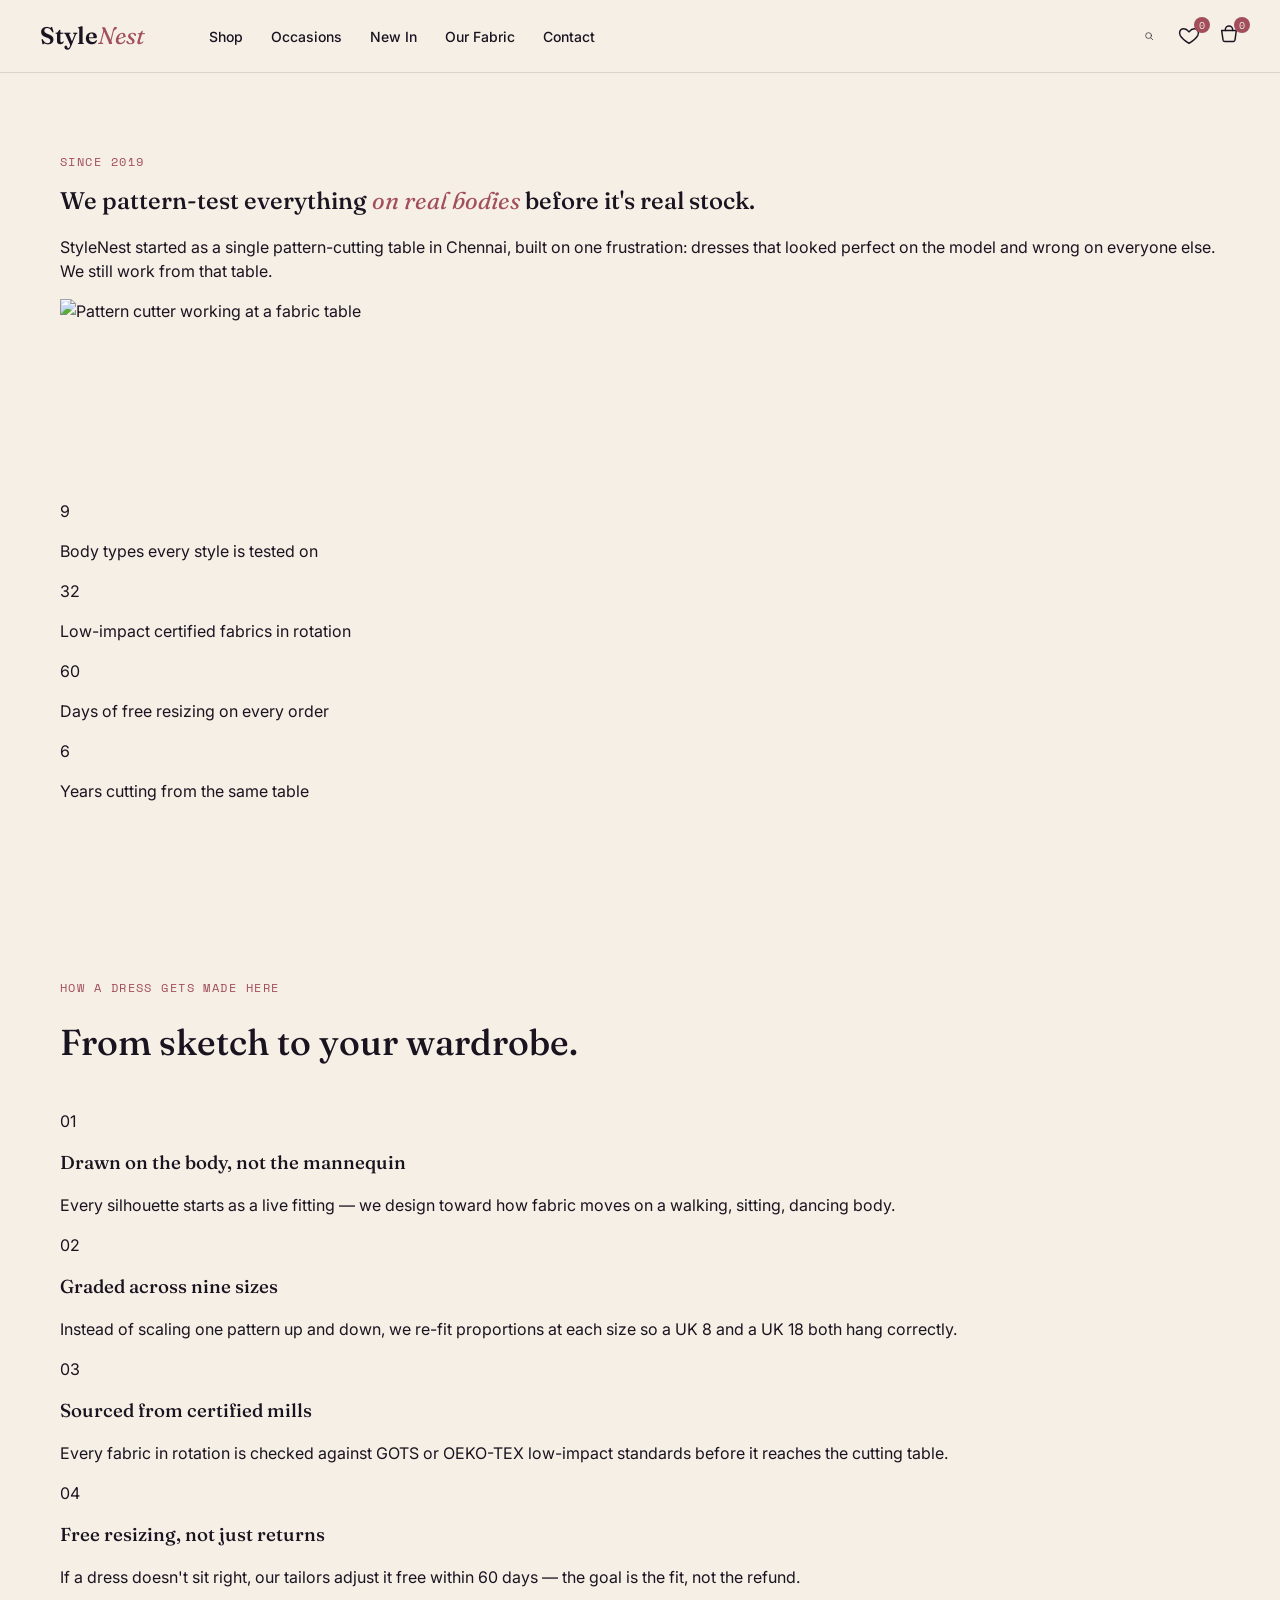
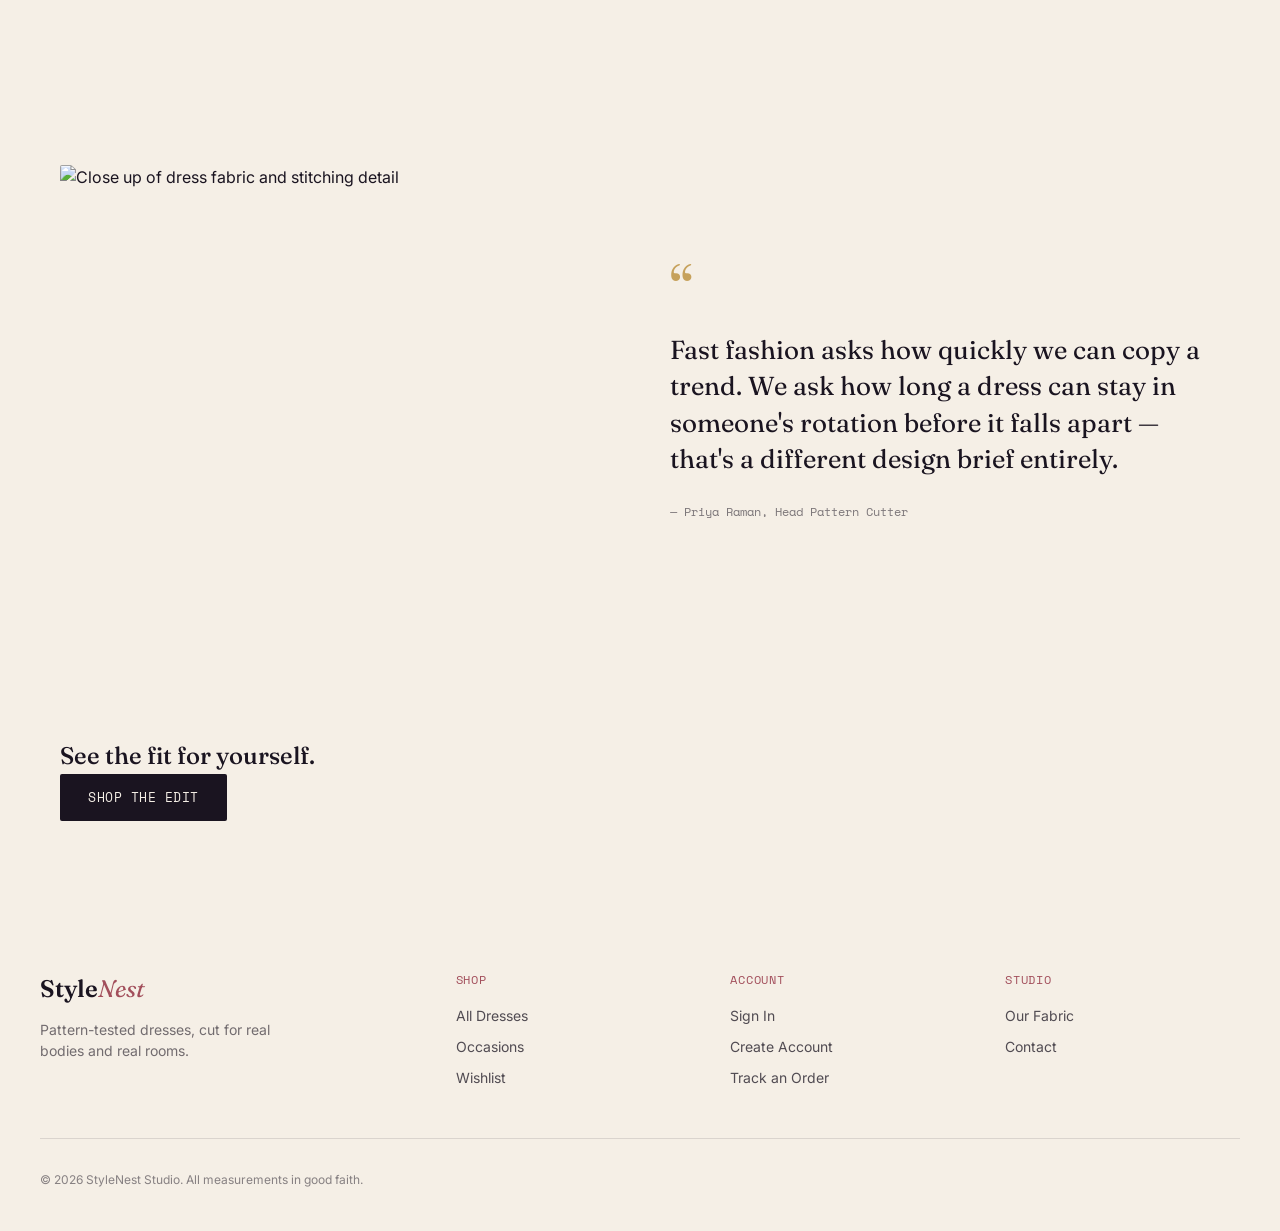
==== about.html @ 78f51fd2 "Remove node_modules and add .gitignore" ====
<!DOCTYPE html>
<html lang="en">

<head>
    <meta charset="UTF-8">
    <meta name="viewport" content="width=device-width, initial-scale=1.0">
    <title>Our Fabric — StyleNest</title>
    <link rel="preconnect" href="https://fonts.googleapis.com">
    <link
        href="https://fonts.googleapis.com/css2?family=Fraunces:ital,opsz,wght@0,9..144,300;0,9..144,500;0,9..144,600;1,9..144,400;1,9..144,500&family=Inter:wght@400;500;600&family=Space+Mono:wght@400;700&display=swap"
        rel="stylesheet">
    <link rel="stylesheet" href="css/style.css">
</head>

<body>

    <header class="site-header" id="siteHeader">
        <button class="nav-toggle" id="navToggle" aria-label="Open menu" aria-expanded="false">
            <span></span><span></span><span></span>
        </button>
        <a href="index.html" class="logo">Style<em>Nest</em></a>
        <nav class="main-nav" id="mainNav">
            <a href="shop.html">Shop</a>
            <a href="categories.html">Occasions</a>
            <a href="categories.html#new">New In</a>
            <a href="about.html" class="active-link">Our Fabric</a>
            <a href="contact.html">Contact</a>
        </nav>
        <div class="header-icons">
            <button class="icon-btn" id="searchBtn" aria-label="Search">
                <svg viewBox="0 0 24 24">
                    <circle cx="11" cy="11" r="7" />
                    <line x1="21" y1="21" x2="16.5" y2="16.5" />
                </svg>
            </button>
            <a href="wishlist.html" class="icon-btn" aria-label="Wishlist">
                <svg viewBox="0 0 24 24">
                    <path
                        d="M12 20s-7-4.35-9.5-8.5C.7 8.1 2.1 4.5 5.7 4.1 8 3.85 10 5 12 7.5 14 5 16 3.85 18.3 4.1c3.6.4 5 4 3.2 7.4C19 15.65 12 20 12 20z" />
                </svg>
                <span class="badge" id="wishlistCount">0</span>
            </a>
            <a href="cart.html" class="icon-btn" aria-label="Cart">
                <svg viewBox="0 0 24 24">
                    <path d="M4 6h16l-1.5 10.5a2 2 0 0 1-2 1.5H7.5a2 2 0 0 1-2-1.5L4 6z" />
                    <path d="M8 6V5a4 4 0 0 1 8 0v1" />
                </svg>
                <span class="badge" id="cartCount">0</span>
            </a>
        </div>
        <div class="search-panel" id="searchPanel">
            <input type="text" placeholder="Search for a silhouette, colour, occasion…" aria-label="Search dresses">
            <button id="searchClose" aria-label="Close search">✕</button>
        </div>
    </header>

    <!-- ===== About hero ===== -->
    <section class="about-hero">
        <div class="about-hero-copy">
            <p class="eyebrow">Since 2019</p>
            <h1>We pattern-test everything <em>on real bodies</em> before it's real stock.</h1>
            <p class="about-lead">StyleNest started as a single pattern-cutting table in Chennai, built on one
                frustration: dresses that looked perfect on the model and wrong on everyone else. We still work from
                that table.</p>
        </div>
        <img src="https://images.unsplash.com/photo-1595777457583-95e059d581b8?q=80&w=1000&auto=format&fit=crop"
            alt="Pattern cutter working at a fabric table">
    </section>

    <!-- ===== Numbers strip ===== -->
    <section class="about-numbers">
        <div class="number-block">
            <p class="number">9</p>
            <p class="number-label">Body types every style is tested on</p>
        </div>
        <div class="number-block">
            <p class="number">32</p>
            <p class="number-label">Low-impact certified fabrics in rotation</p>
        </div>
        <div class="number-block">
            <p class="number">60</p>
            <p class="number-label">Days of free resizing on every order</p>
        </div>
        <div class="number-block">
            <p class="number">6</p>
            <p class="number-label">Years cutting from the same table</p>
        </div>
    </section>

    <!-- ===== Process ===== -->
    <section class="about-process">
        <div class="section-head">
            <p class="eyebrow">How a Dress Gets Made Here</p>
            <h2>From sketch to your wardrobe.</h2>
        </div>

        <div class="process-grid">
            <div class="process-step">
                <p class="process-num">01</p>
                <h3>Drawn on the body, not the mannequin</h3>
                <p>Every silhouette starts as a live fitting — we design toward how fabric moves on a walking, sitting,
                    dancing body.</p>
            </div>
            <div class="process-step">
                <p class="process-num">02</p>
                <h3>Graded across nine sizes</h3>
                <p>Instead of scaling one pattern up and down, we re-fit proportions at each size so a UK 8 and a UK 18
                    both hang correctly.</p>
            </div>
            <div class="process-step">
                <p class="process-num">03</p>
                <h3>Sourced from certified mills</h3>
                <p>Every fabric in rotation is checked against GOTS or OEKO-TEX low-impact standards before it reaches
                    the cutting table.</p>
            </div>
            <div class="process-step">
                <p class="process-num">04</p>
                <h3>Free resizing, not just returns</h3>
                <p>If a dress doesn't sit right, our tailors adjust it free within 60 days — the goal is the fit, not
                    the refund.</p>
            </div>
        </div>
    </section>

    <!-- ===== Quote ===== -->
    <section class="editorial">
        <img src="https://images.unsplash.com/photo-1515372039744-b8f02a3ae446?q=80&w=1200&auto=format&fit=crop"
            alt="Close up of dress fabric and stitching detail">
        <div class="editorial-copy">
            <p class="quote-mark">“</p>
            <p class="quote">Fast fashion asks how quickly we can copy a trend. We ask how long a dress can stay in
                someone's rotation before it falls apart — that's a different design brief entirely.</p>
            <p class="quote-attr">— Priya Raman, Head Pattern Cutter</p>
        </div>
    </section>

    <!-- ===== CTA ===== -->
    <section class="about-cta">
        <h2>See the fit for yourself.</h2>
        <a href="shop.html" class="btn btn-primary">Shop the Edit</a>
    </section>

    <footer class="site-footer">
        <div class="footer-grid">
            <div class="footer-brand">
                <a href="index.html" class="logo">Style<em>Nest</em></a>
                <p>Pattern-tested dresses, cut for real bodies and real rooms.</p>
            </div>
            <div class="footer-col">
                <h3>Shop</h3>
                <a href="shop.html">All Dresses</a>
                <a href="categories.html">Occasions</a>
                <a href="wishlist.html">Wishlist</a>
            </div>
            <div class="footer-col">
                <h3>Account</h3>
                <a href="login.html">Sign In</a>
                <a href="signup.html">Create Account</a>
                <a href="orders.html">Track an Order</a>
            </div>
            <div class="footer-col">
                <h3>Studio</h3>
                <a href="about.html">Our Fabric</a>
                <a href="contact.html">Contact</a>
            </div>
        </div>
        <div class="footer-bottom">
            <p>© 2026 StyleNest Studio. All measurements in good faith.</p>
        </div>
    </footer>

    <script src="js/script.js"></script>
</body>

</html>
---- css/style.css ----
/* =========================================================
   StyleNest — Design Tokens
   Ink        #1A1420  (near-black plum, text/dark sections)
   Ivory      #F5EFE6  (page background)
   Rosewood   #A24E5B  (primary accent — buttons, links)
   Gold       #C6A15B  (secondary accent — tags, dividers)
   Sage       #7C8A6E  (tertiary — success/eco notes)
   ========================================================= */

:root {
    --ink: #1A1420;
    --ivory: #F5EFE6;
    --ivory-dim: #ECE3D5;
    --rosewood: #A24E5B;
    --rosewood-dark: #7E3A45;
    --gold: #C6A15B;
    --sage: #7C8A6E;
    --line: rgba(26, 20, 32, 0.12);

    --font-display: 'Fraunces', serif;
    --font-body: 'Inter', sans-serif;
    --font-mono: 'Space Mono', monospace;

    --container: 1240px;
    --radius: 2px;
}

* {
    box-sizing: border-box;
}

html {
    scroll-behavior: smooth;
}

body {
    margin: 0;
    background: var(--ivory);
    color: var(--ink);
    font-family: var(--font-body);
    font-size: 16px;
    line-height: 1.5;
    -webkit-font-smoothing: antialiased;
}

img {
    max-width: 100%;
    height: auto;
    display: block;
}

a {
    color: inherit;
    text-decoration: none;
}

button {
    font-family: inherit;
    cursor: pointer;
    border: none;
    background: none;
}

ul {
    list-style: none;
    margin: 0;
    padding: 0;
}

:focus-visible {
    outline: 2px solid var(--rosewood);
    outline-offset: 3px;
}

.eyebrow {
    font-family: var(--font-mono);
    font-size: 12px;
    letter-spacing: 0.12em;
    text-transform: uppercase;
    color: var(--rosewood);
    margin: 0 0 12px;
}

.eyebrow-light {
    color: var(--gold);
}

h1,
h2,
h3 {
    font-family: var(--font-display);
    font-weight: 500;
    margin: 0;
    color: var(--ink);
}

h1 em,
h2 em,
.hero-copy em,
.quote em {
    font-style: italic;
    font-weight: 400;
    color: var(--rosewood);
}

.btn {
    display: inline-flex;
    align-items: center;
    gap: 8px;
    padding: 14px 28px;
    font-family: var(--font-mono);
    font-size: 13px;
    letter-spacing: 0.04em;
    text-transform: uppercase;
    border-radius: var(--radius);
    transition: transform 0.2s ease, background 0.2s ease, color 0.2s ease;
}

.btn-primary {
    background: var(--ink);
    color: var(--ivory);
}

.btn-primary:hover {
    background: var(--rosewood-dark);
    transform: translateY(-2px);
}

.btn-ghost {
    border: 1px solid var(--ink);
    color: var(--ink);
}

.btn-ghost:hover {
    background: var(--ink);
    color: var(--ivory);
}

/* ===== Announcement bar ===== */
.announce {
    background: var(--ink);
    color: var(--ivory-dim);
    text-align: center;
    padding: 8px 16px;
    font-family: var(--font-mono);
    font-size: 12px;
    letter-spacing: 0.03em;
}

.announce span {
    color: var(--gold);
}

/* ===== Header ===== */
.site-header {
    position: sticky;
    top: 0;
    z-index: 50;
    display: flex;
    align-items: center;
    gap: 24px;
    padding: 18px 40px;
    background: rgba(245, 239, 230, 0.92);
    backdrop-filter: blur(8px);
    border-bottom: 1px solid var(--line);
}

.logo {
    font-family: var(--font-display);
    font-size: 24px;
    font-weight: 600;
    letter-spacing: -0.01em;
}

.logo em {
    color: var(--rosewood);
    font-style: italic;
    font-weight: 400;
}

.main-nav {
    display: flex;
    gap: 28px;
    margin: 0 auto 0 40px;
    font-size: 14px;
    font-weight: 500;
}

.main-nav a {
    position: relative;
    padding: 4px 0;
}

.main-nav a::after {
    content: "";
    position: absolute;
    left: 0;
    bottom: 0;
    width: 0;
    height: 1px;
    background: var(--rosewood);
    transition: width 0.25s ease;
}

.main-nav a:hover::after {
    width: 100%;
}

.header-icons {
    display: flex;
    align-items: center;
    gap: 18px;
}

.icon-btn {
    position: relative;
    width: 22px;
    height: 22px;
    display: inline-flex;
}

.icon-btn svg {
    width: 100%;
    height: 100%;
    fill: none;
    stroke: var(--ink);
    stroke-width: 1.6;
    stroke-linecap: round;
    stroke-linejoin: round;
    transition: stroke 0.2s ease;
}

.icon-btn:hover svg {
    stroke: var(--rosewood);
}

.badge {
    position: absolute;
    top: -8px;
    right: -10px;
    background: var(--rosewood);
    color: var(--ivory);
    font-family: var(--font-mono);
    font-size: 10px;
    min-width: 16px;
    height: 16px;
    border-radius: 50%;
    display: flex;
    align-items: center;
    justify-content: center;
    padding: 0 3px;
}

.nav-toggle {
    display: none;
    flex-direction: column;
    gap: 5px;
    width: 24px;
}

.nav-toggle span {
    height: 1.5px;
    background: var(--ink);
    transition: transform 0.25s ease, opacity 0.25s ease;
}

.nav-toggle.open span:nth-child(1) {
    transform: translateY(6.5px) rotate(45deg);
}

.nav-toggle.open span:nth-child(2) {
    opacity: 0;
}

.nav-toggle.open span:nth-child(3) {
    transform: translateY(-6.5px) rotate(-45deg);
}

.search-panel {
    position: absolute;
    top: 100%;
    left: 0;
    right: 0;
    background: var(--ink);
    padding: 18px 40px;
    display: none;
    align-items: center;
    gap: 16px;
}

.search-panel.open {
    display: flex;
}

.search-panel input {
    flex: 1;
    background: none;
    border: none;
    border-bottom: 1px solid rgba(245, 239, 230, 0.35);
    color: var(--ivory);
    font-family: var(--font-display);
    font-size: 20px;
    font-style: italic;
    padding: 8px 0;
}

.search-panel input::placeholder {
    color: rgba(245, 239, 230, 0.4);
}

.search-panel input:focus {
    outline: none;
    border-color: var(--gold);
}

#searchClose {
    color: var(--ivory);
    font-size: 18px;
}

/* ===== Hero ===== */
.hero {
    display: grid;
    grid-template-columns: 1fr 1fr;
    align-items: center;
    gap: 40px;
    max-width: var(--container);
    margin: 0 auto;
    padding: 64px 40px 96px;
}

.hero h1 {
    font-size: clamp(38px, 4.6vw, 62px);
    line-height: 1.04;
    margin-bottom: 20px;
}

.hero-sub {
    max-width: 42ch;
    color: rgba(26, 20, 32, 0.72);
    margin-bottom: 32px;
}

.hero-actions {
    display: flex;
    gap: 14px;
    margin-bottom: 48px;
    flex-wrap: wrap;
}

.hero-facts {
    display: flex;
    gap: 32px;
    border-top: 1px solid var(--line);
    padding-top: 20px;
}

.hero-facts li {
    display: flex;
    flex-direction: column;
    gap: 4px;
}

.hero-facts strong {
    font-family: var(--font-display);
    font-size: 17px;
}

.hero-facts span {
    font-size: 12px;
    color: rgba(26, 20, 32, 0.55);
}

.hero-visual {
    position: relative;
}

.hero-frame {
    position: relative;
    border-radius: var(--radius);
    overflow: hidden;
    aspect-ratio: 4/5;
}

.hero-frame img {
    width: 100%;
    height: 100%;
    object-fit: cover;
}

.hang-tag {
    position: absolute;
    bottom: 24px;
    left: 24px;
    background: var(--ivory);
    padding: 18px 20px 16px;
    width: 150px;
    box-shadow: 0 12px 28px rgba(26, 20, 32, 0.25);
    clip-path: polygon(14px 0, 100% 0, 100% 100%, 14px 100%, 0 50%);
    padding-left: 26px;
}

.hang-tag-hole {
    position: absolute;
    left: 7px;
    top: 50%;
    transform: translateY(-50%);
    width: 6px;
    height: 6px;
    border-radius: 50%;
    background: var(--ivory);
    border: 1.5px solid var(--ink);
}

.hang-tag-label {
    font-family: var(--font-mono);
    font-size: 10px;
    letter-spacing: 0.1em;
    color: var(--rosewood);
    margin: 0 0 2px;
}

.hang-tag-value {
    font-family: var(--font-display);
    font-style: italic;
    font-size: 17px;
    margin: 0 0 10px;
}

.hang-tag-sku {
    font-family: var(--font-mono);
    font-size: 10px;
    color: rgba(26, 20, 32, 0.5);
    margin: 0;
}

/* ===== Section shared ===== */
section {
    padding: 80px 40px;
    max-width: var(--container);
    margin: 0 auto;
}

.section-head {
    margin-bottom: 40px;
    display: flex;
    flex-direction: column;
    gap: 6px;
}

.section-head h2 {
    font-size: clamp(26px, 3vw, 36px);
}

/* ===== Occasions rail ===== */
.occasion-rail {
    display: grid;
    grid-template-columns: repeat(4, 1fr);
    gap: 20px;
}

.occasion-card {
    position: relative;
    aspect-ratio: 3/4;
    overflow: hidden;
    border-radius: var(--radius)
}

.occasion-card img {
    width: 100%;
    height: 100%;
    object-fit: cover;
    transition: transform 0.5s ease;
}

.occasion-card:hover img {
    transform: scale(1.06);
}

.occasion-card::after {
    content: "";
    position: absolute;
    inset: 0;
    background: linear-gradient(to top, rgba(26, 20, 32, 0.75), transparent 55%);
}

.occasion-card span {
    position: absolute;
    bottom: 18px;
    left: 18px;
    color: var(--ivory);
    font-family: var(--font-display);
    font-style: italic;
    font-size: 19px;
    z-index: 1;
}


/* ===========================
   Category Grid
=========================== */

.category-grid-page {
    display: grid;
    grid-template-columns: repeat(2, 1fr);
    gap: 32px;
    max-width: var(--container);
    margin: 0 auto;
    padding: 10px 10px;
}

.category-tile {
    display: grid;
    grid-template-columns: 45% 55%;
    background: linear-gradient(135deg, #FAF8F5 0%, #F3E8D7 100%);
    border: 1px solid var(--line);
    overflow: hidden;
    transition: all .35s ease;
}

.category-tile:hover {
    transform: translateY(-6px);
    box-shadow: rgba(0, 0, 0, 0.25) 0px 54px 55px, rgba(0, 0, 0, 0.12) 0px -12px 30px, rgba(0, 0, 0, 0.12) 0px 4px 6px, rgba(0, 0, 0, 0.17) 0px 12px 13px, rgba(0, 0, 0, 0.09) 0px -3px 5px;
}

.category-tile img {
    width: 100%;
    height: 100%;
    object-fit: cover;
}

.category-tile-copy {
    padding: 35px;
    display: flex;
    flex-direction: column;
    justify-content: center;
}

.category-tile-copy h2 {
    font-size: 34px;
    margin: 10px 0 15px;
}

.category-tile-copy p {
    color: rgba(26, 20, 32, .7);
    line-height: 1.7;
}

.tile-link {
    margin-top: 25px;
    font-family: var(--font-mono);
    font-size: 13px;
    text-transform: uppercase;
    letter-spacing: .08em;
    color: var(--rosewood);
    transition: .3s;
}

.category-tile:hover .tile-link {
    color: var(--ink);
    letter-spacing: .12em;
}

/* Responsive */

@media (max-width:900px) {

    .category-grid-page {
        grid-template-columns: 1fr;
        padding: 60px 20px;
    }

    .category-tile {
        grid-template-columns: 1fr;
    }

    .category-tile img {
        height: 350px;
    }
}

/* ===== Trending / product grid ===== */
.tabs {
    display: flex;
    gap: 8px;
    margin-top: 20px;
}

.tab {
    font-family: var(--font-mono);
    font-size: 12px;
    text-transform: uppercase;
    letter-spacing: 0.05em;
    padding: 8px 16px;
    border: 1px solid var(--line);
    border-radius: 999px;
    color: rgba(26, 20, 32, 0.6);
    transition: all 0.2s ease;
}

.tab.active,
.tab:hover {
    background: var(--ink);
    color: var(--ivory);
    border-color: var(--ink);
}

.product-grid {
    display: grid;
    grid-template-columns: repeat(4, 1fr);
    gap: 28px 24px;
}

.product-card {
    position: relative;
    display: flex;
    flex-direction: column;
}

.product-media {
    position: relative;
    aspect-ratio: 3/4;
    overflow: hidden;
    background: var(--ivory-dim);
    border-radius: var(--radius);
    margin-bottom: 14px;
}

.product-media img {
    width: 100%;
    height: 100%;
    object-fit: cover;
    transition: transform 0.5s ease;
}

.product-card:hover .product-media img {
    transform: scale(1.05);
}

.product-tag {
    position: absolute;
    top: 12px;
    left: 12px;
    background: var(--ink);
    color: var(--ivory);
    font-family: var(--font-mono);
    font-size: 10px;
    letter-spacing: 0.05em;
    text-transform: uppercase;
    padding: 4px 8px;
}

.product-tag.sale {
    background: var(--rosewood);
}

.wishlist-toggle {
    position: absolute;
    top: 10px;
    right: 10px;
    width: 32px;
    height: 32px;
    background: rgba(245, 239, 230, 0.9);
    border-radius: 50%;
    display: flex;
    align-items: center;
    justify-content: center;
}

.wishlist-toggle svg {
    width: 16px;
    height: 16px;
    fill: none;
    stroke: var(--ink);
    stroke-width: 1.8;
    transition: fill 0.2s ease, stroke 0.2s ease;
}

.wishlist-toggle.active svg {
    fill: var(--rosewood);
    stroke: var(--rosewood);
}

.quick-add {
    position: absolute;
    left: 10px;
    right: 10px;
    bottom: 10px;
    background: var(--ink);
    color: var(--ivory);
    font-family: var(--font-mono);
    font-size: 11px;
    text-transform: uppercase;
    letter-spacing: 0.05em;
    padding: 10px;
    text-align: center;
    opacity: 0;
    transform: translateY(8px);
    transition: all 0.25s ease;
}

.product-card:hover .quick-add {
    opacity: 1;
    transform: translateY(0);
}

.product-name {
    font-family: var(--font-display);
    font-size: 17px;
    margin-bottom: 4px;
}

.product-meta {
    display: flex;
    justify-content: space-between;
    align-items: center;
}

.product-color {
    font-size: 12px;
    color: rgba(26, 20, 32, 0.55);
}

.product-price {
    font-family: var(--font-mono);
    font-size: 13px;
}

.product-price .was {
    text-decoration: line-through;
    color: rgba(26, 20, 32, 0.4);
    margin-right: 6px;
}

/* ===== Editorial ===== */
.editorial {
    display: grid;
    grid-template-columns: 1fr 1fr;
    align-items: center;
    gap: 60px;
}

.editorial img {
    border-radius: var(--radius);
    aspect-ratio: 4/3;
    object-fit: cover;
}

.quote-mark {
    font-family: var(--font-display);
    font-size: 64px;
    color: var(--gold);
    line-height: 0.5;
    margin-bottom: 16px;
}

.quote {
    font-family: var(--font-display);
    font-size: clamp(20px, 2.2vw, 26px);
    line-height: 1.4;
}

.quote-attr {
    margin-top: 20px;
    font-family: var(--font-mono);
    font-size: 12px;
    color: rgba(26, 20, 32, 0.55);
}

/* ===== Newsletter ===== */
.newsletter {
    max-width: 100%;
    background: var(--ink);
    color: var(--ivory);
    padding: 90px 40px;
}

.newsletter-inner {
    max-width: 560px;
    margin: 0 auto;
    text-align: center;
}

.newsletter h2 {
    color: var(--ivory);
    margin-bottom: 28px;
}

#newsletterForm {
    display: flex;
    gap: 10px;
}

#newsletterForm input {
    flex: 1;
    padding: 14px 16px;
    background: rgba(245, 239, 230, 0.06);
    border: 1px solid rgba(245, 239, 230, 0.25);
    color: var(--ivory);
    font-family: var(--font-body);
    border-radius: var(--radius);
}

#newsletterForm input::placeholder {
    color: rgba(245, 239, 230, 0.4);
}

#newsletterForm input:focus {
    outline: none;
    border-color: var(--gold);
}

.newsletter-msg {
    margin-top: 14px;
    font-size: 13px;
    font-family: var(--font-mono);
    min-height: 18px;
    color: var(--gold);
}

/* ===== Footer ===== */
.site-footer {
    max-width: 100%;
    padding: 70px 40px 30px;
}

.footer-grid {
    max-width: var(--container);
    margin: 0 auto;
    display: grid;
    grid-template-columns: 1.6fr 1fr 1fr 1fr;
    gap: 40px;
    padding-bottom: 40px;
    border-bottom: 1px solid var(--line);
}

.footer-brand p {
    max-width: 30ch;
    color: rgba(26, 20, 32, 0.6);
    margin-top: 12px;
    font-size: 14px;
}

.footer-col h3 {
    font-family: var(--font-mono);
    font-size: 12px;
    text-transform: uppercase;
    letter-spacing: 0.06em;
    margin-bottom: 16px;
    color: var(--rosewood);
}

.footer-col a {
    display: block;
    margin-bottom: 10px;
    font-size: 14px;
    color: rgba(26, 20, 32, 0.75);
}

.footer-col a:hover {
    color: var(--ink);
}

.footer-bottom {
    max-width: var(--container);
    margin: 0 auto;
    padding-top: 20px;
    font-size: 12px;
    color: rgba(26, 20, 32, 0.5);
}

/* ===== Toast ===== */
.toast {
    position: fixed;
    bottom: 28px;
    left: 50%;
    transform: translateX(-50%) translateY(20px);
    background: var(--ink);
    color: var(--ivory);
    font-family: var(--font-mono);
    font-size: 13px;
    padding: 12px 22px;
    border-radius: var(--radius);
    opacity: 0;
    pointer-events: none;
    transition: all 0.3s ease;
    z-index: 100;
}

.toast.show {
    opacity: 1;
    transform: translateX(-50%) translateY(0);
}

/* ===== Responsive ===== */
@media (max-width: 980px) {
    .hero {
        grid-template-columns: 1fr;
        padding-top: 40px;
    }

    .occasion-rail {
        grid-template-columns: repeat(2, 1fr);
    }

    .product-grid {
        grid-template-columns: repeat(2, 1fr);
    }

    .editorial {
        grid-template-columns: 1fr;
    }

    .footer-grid {
        grid-template-columns: 1fr 1fr;
    }
}

@media (max-width: 720px) {
    .site-header {
        padding: 16px 20px;
    }

    .main-nav {
        position: fixed;
        top: 0;
        left: 0;
        height: 100vh;
        width: 78%;
        background: var(--ink);
        flex-direction: column;
        justify-content: center;
        gap: 30px;
        padding: 40px;
        transform: translateX(-100%);
        transition: transform 0.3s ease;
        z-index: 60;
    }

    .main-nav.open {
        transform: translateX(0);
    }

    .main-nav a {
        color: var(--ivory);
        font-family: var(--font-display);
        font-size: 22px;
    }

    .nav-toggle {
        display: flex;
    }

    section {
        padding: 56px 20px;
    }

    .hero {
        padding: 32px 20px 56px;
    }

    .occasion-rail {
        grid-template-columns: 1fr 1fr;
        gap: 12px;
    }

    .product-grid {
        grid-template-columns: 1fr 1fr;
        gap: 18px 14px;
    }

    .footer-grid {
        grid-template-columns: 1fr;
        gap: 30px;
    }

    #newsletterForm {
        flex-direction: column;
    }

    .search-panel {
        padding: 16px 20px;
    }
}

/* =========================================================
   Cart & Checkout
   ========================================================= */

.cart-hero,
.checkout-hero {
    padding: 48px 40px 0;
    max-width: var(--container);
    margin: 0 auto;
}

.cart-hero h1 {
    font-size: clamp(32px, 4vw, 48px);
}

.checkout-steps {
    display: flex;
    gap: 24px;
    margin-top: 18px;
}

.step {
    font-family: var(--font-mono);
    font-size: 12px;
    letter-spacing: 0.05em;
    color: rgba(26, 20, 32, 0.4);
    padding-bottom: 10px;
    border-bottom: 2px solid transparent;
}

.step.done {
    color: var(--sage);
}

.step.active {
    color: var(--ink);
    border-color: var(--rosewood);
}

.cart-layout {
    display: grid;
    grid-template-columns: 1fr 360px;
    gap: 48px;
    max-width: var(--container);
    margin: 0 auto;
    padding: 40px 40px 100px;
    align-items: start;
}

.cart-row {
    display: grid;
    grid-template-columns: 90px 1fr auto auto;
    align-items: center;
    gap: 20px;
    padding: 20px 0;
    border-bottom: 1px solid var(--line);
}

.cart-row img {
    width: 90px;
    height: 110px;
    object-fit: cover;
    border-radius: var(--radius);
}

.cart-row-info .product-name {
    margin-bottom: 4px;
}

.remove-link {
    font-family: var(--font-mono);
    font-size: 11px;
    text-transform: uppercase;
    color: var(--rosewood);
    margin-top: 8px;
}

.remove-link:hover {
    text-decoration: underline;
}

.qty-stepper {
    display: flex;
    align-items: center;
    gap: 12px;
    border: 1px solid var(--line);
    border-radius: 999px;
    padding: 6px 14px;
}

.qty-btn {
    font-family: var(--font-mono);
    font-size: 15px;
    width: 16px;
}

.row-price {
    font-family: var(--font-mono);
    font-size: 14px;
    min-width: 90px;
    text-align: right;
}

.order-summary {
    border: 1px solid var(--line);
    border-radius: var(--radius);
    padding: 28px 24px;
    position: sticky;
    top: 90px;
}

.order-summary h2 {
    font-size: 20px;
    margin-bottom: 20px;
}

.summary-row {
    display: flex;
    justify-content: space-between;
    font-size: 14px;
    padding: 10px 0;
    color: rgba(26, 20, 32, 0.75);
}

.total-row {
    border-top: 1px solid var(--line);
    margin-top: 8px;
    padding-top: 16px;
    font-family: var(--font-display);
    font-size: 20px;
    color: var(--ink);
}

.promo-row {
    gap: 8px;
}

.promo-row input {
    flex: 1;
    padding: 10px 12px;
    border: 1px solid var(--line);
    border-radius: var(--radius);
    font-size: 13px;
}

.promo-row .btn {
    padding: 10px 16px;
    font-size: 11px;
}

.promo-msg {
    font-size: 12px;
    font-family: var(--font-mono);
    min-height: 16px;
    margin-top: -4px;
    margin-bottom: 6px;
}

.checkout-btn {
    display: flex;
    justify-content: center;
    width: 100%;
    margin-top: 16px;
}

.secure-note {
    text-align: center;
    font-size: 12px;
    color: rgba(26, 20, 32, 0.5);
    margin-top: 14px;
}

.empty-state {
    max-width: 480px;
    margin: 60px auto 120px;
    text-align: center;
}

.empty-state h2 {
    font-size: 26px;
    margin-bottom: 12px;
}

.empty-state p {
    color: rgba(26, 20, 32, 0.6);
    margin-bottom: 24px;
}

.empty-state .quote-mark {
    color: var(--gold);
    font-size: 56px;
}

/* ===== Checkout form ===== */
.checkout-layout {
    display: grid;
    grid-template-columns: 1fr 360px;
    gap: 48px;
    max-width: var(--container);
    margin: 0 auto;
    padding: 40px 40px 100px;
    align-items: start;
}

.form-block {
    margin-bottom: 40px;
}

.form-block h2 {
    font-size: 20px;
    margin-bottom: 18px;
}

.form-grid {
    display: grid;
    grid-template-columns: 1fr 1fr;
    gap: 16px;
}

.form-grid label {
    display: flex;
    flex-direction: column;
    gap: 6px;
    font-family: var(--font-mono);
    font-size: 11px;
    text-transform: uppercase;
    letter-spacing: 0.04em;
    color: rgba(26, 20, 32, 0.6);
}

.form-grid label.span-2 {
    grid-column: span 2;
}

.form-grid input {
    font-family: var(--font-body);
    font-size: 14px;
    text-transform: none;
    letter-spacing: normal;
    padding: 12px 14px;
    border: 1px solid var(--line);
    border-radius: var(--radius);
    color: var(--ink);
}

.form-grid input:focus {
    outline: none;
    border-color: var(--rosewood);
}

.pay-methods {
    display: flex;
    gap: 10px;
    margin-bottom: 18px;
}

.pay-option {
    flex: 1;
    border: 1px solid var(--line);
    border-radius: var(--radius);
    padding: 12px;
    text-align: center;
    font-size: 13px;
    cursor: pointer;
}

.pay-option input {
    display: none;
}

.pay-option.active {
    border-color: var(--ink);
    background: var(--ink);
    color: var(--ivory);
}

.place-order-btn {
    width: 100%;
    justify-content: center;
    margin-top: 8px;
}

.place-order-btn:disabled {
    opacity: 0.5;
    cursor: not-allowed;
}

.review-items {
    margin-bottom: 20px;
    max-height: 280px;
    overflow-y: auto;
}

.review-row {
    display: grid;
    grid-template-columns: 48px 1fr auto;
    gap: 12px;
    align-items: center;
    padding: 10px 0;
    border-bottom: 1px solid var(--line);
}

.review-row img {
    width: 48px;
    height: 60px;
    object-fit: cover;
    border-radius: var(--radius);
}

.review-row .product-name {
    font-size: 14px;
    margin-bottom: 2px;
}

.review-row .product-color {
    font-size: 11px;
    color: rgba(26, 20, 32, 0.5);
}

.confirm-overlay {
    position: fixed;
    inset: 0;
    background: rgba(26, 20, 32, 0.6);
    display: flex;
    align-items: center;
    justify-content: center;
    z-index: 200;
    padding: 20px;
}

.confirm-card {
    background: var(--ivory);
    padding: 48px;
    max-width: 440px;
    text-align: center;
    border-radius: var(--radius);
}

.confirm-card h2 {
    font-size: 24px;
    margin: 8px 0 16px;
}

.confirm-order-id {
    font-family: var(--font-mono);
    font-size: 13px;
    color: var(--rosewood);
    margin-bottom: 16px;
}

.confirm-card p {
    color: rgba(26, 20, 32, 0.65);
    margin-bottom: 24px;
    font-size: 14px;
}

.confirm-card .btn {
    width: 100%;
    justify-content: center;
    margin-bottom: 10px;
}

@media (max-width: 900px) {

    .cart-layout,
    .checkout-layout {
        grid-template-columns: 1fr;
        padding: 24px 20px 60px;
    }

    .order-summary {
        position: static;
    }

    .cart-row {
        grid-template-columns: 70px 1fr;
        row-gap: 10px;
    }

    .cart-row .qty-stepper,
    .cart-row .row-price {
        grid-column: 2;
        justify-self: start;
    }

    .form-grid {
        grid-template-columns: 1fr;
    }

    .form-grid label.span-2 {
        grid-column: span 1;
    }
}

@media (prefers-reduced-motion: reduce) {
    * {
        transition: none !important;
        animation: none !important;
    }
}


.tabs {
    display: flex;
    flex-wrap: wrap;
    justify-content: center;
    gap: 12px;
    margin: 20px 0;
}

.tab {
    padding: 10px 18px;
    border: none;
    border-radius: 30px;
    background: #f5f5f5;
    cursor: pointer;
    transition: 0.3s;
}

.tab:hover,
.tab.active {
    background: #111;
    color: #fff;
}
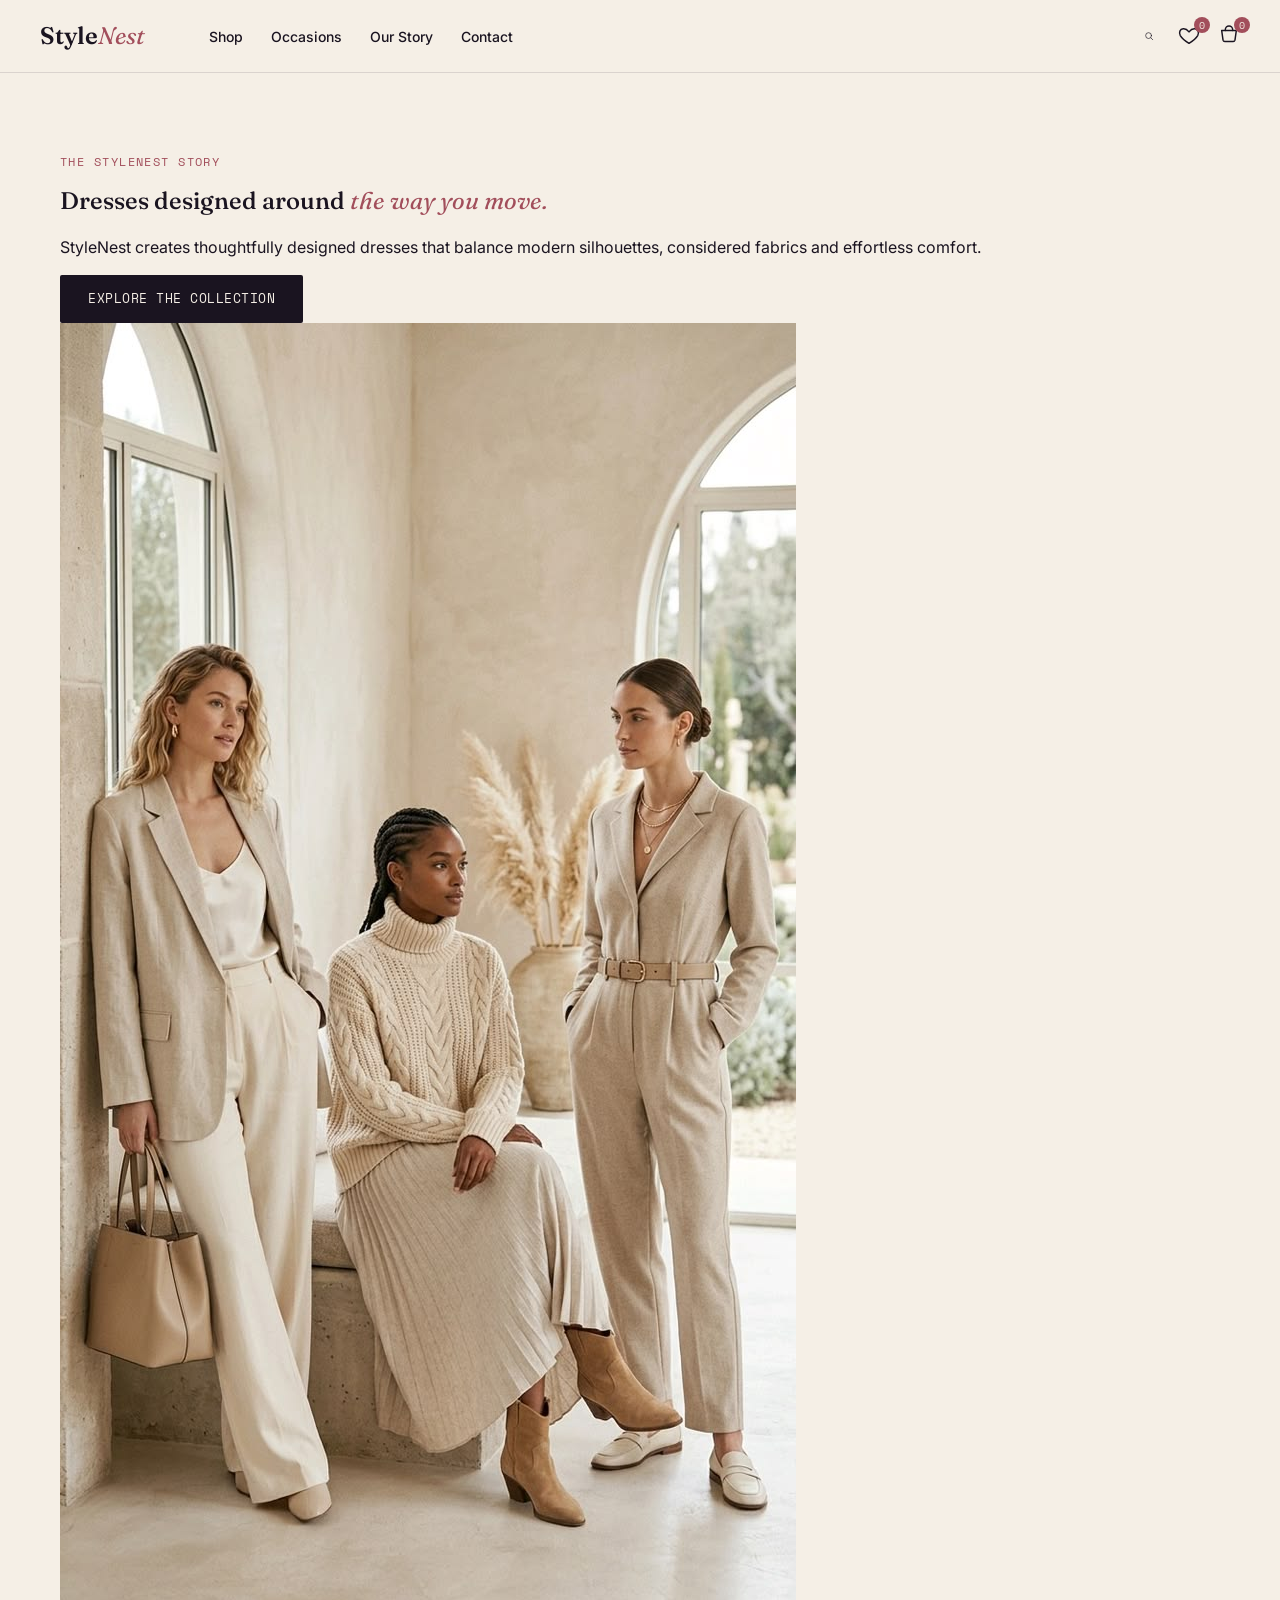
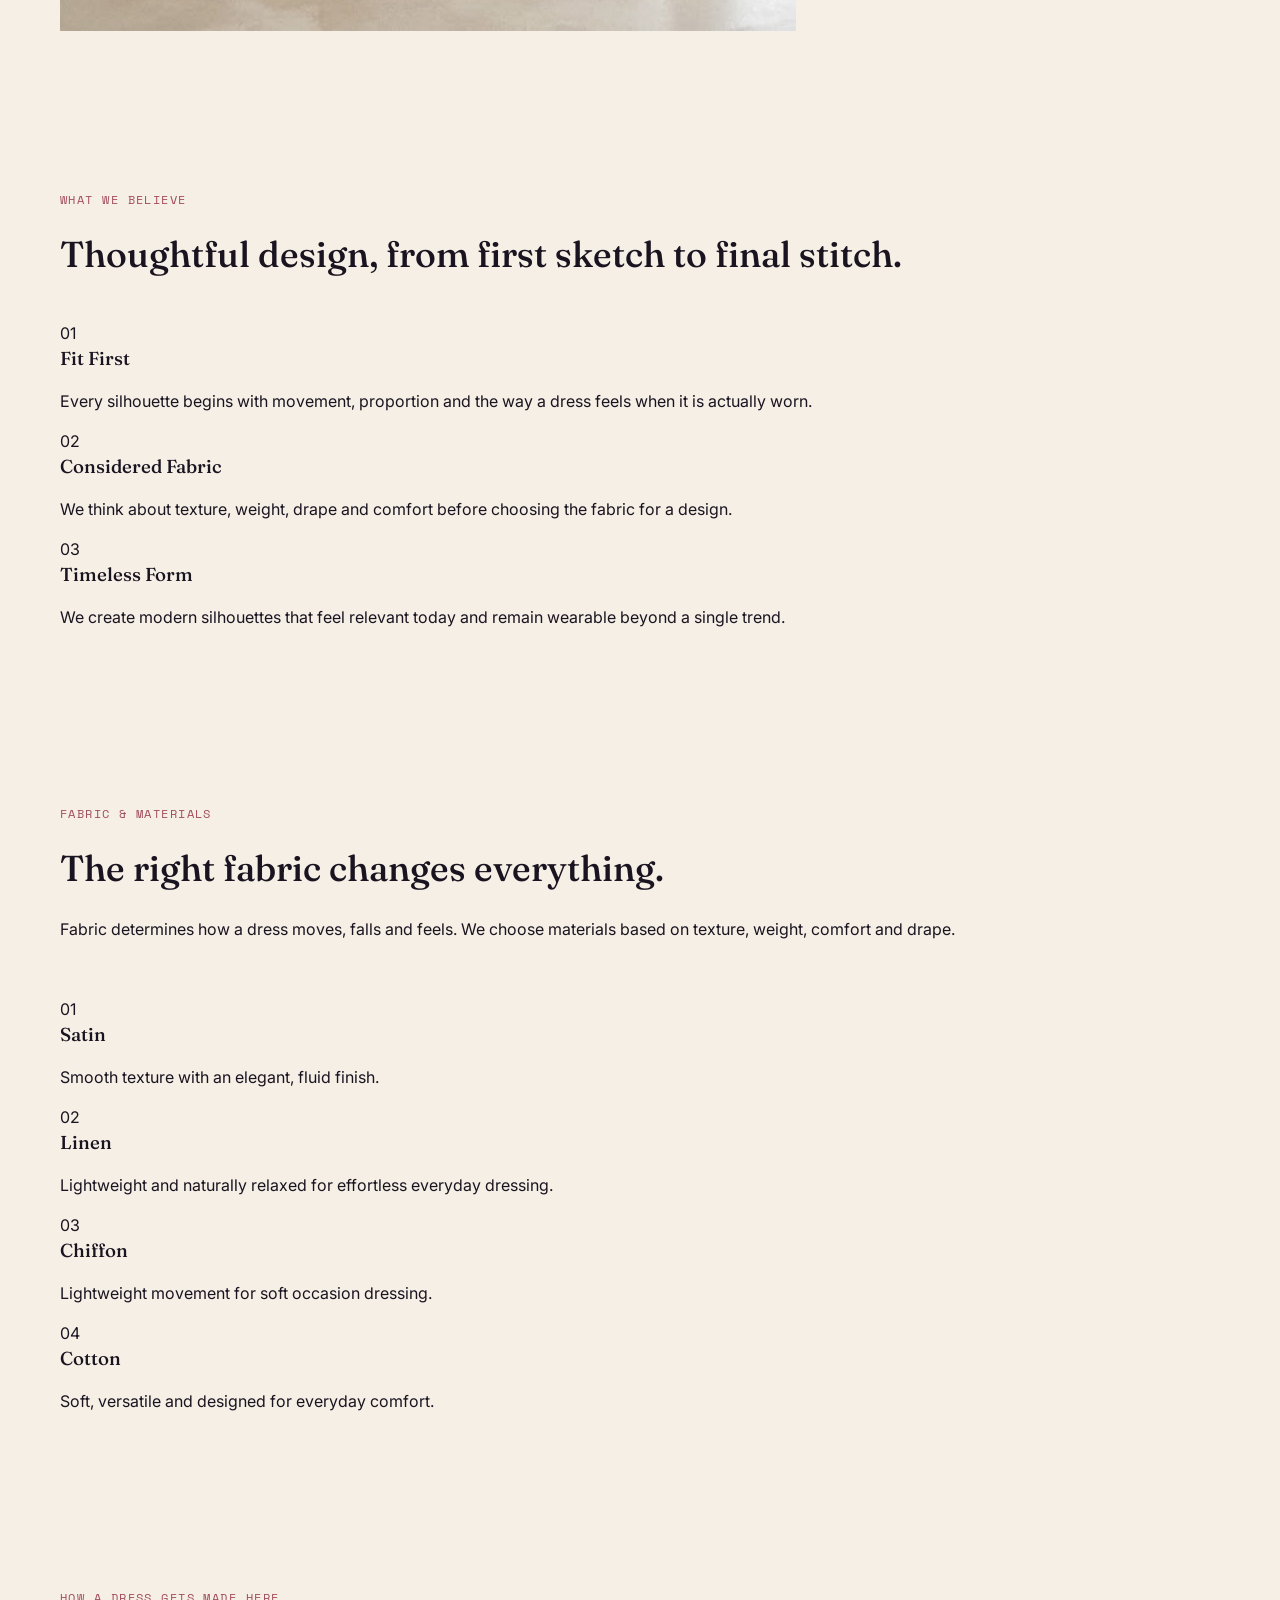
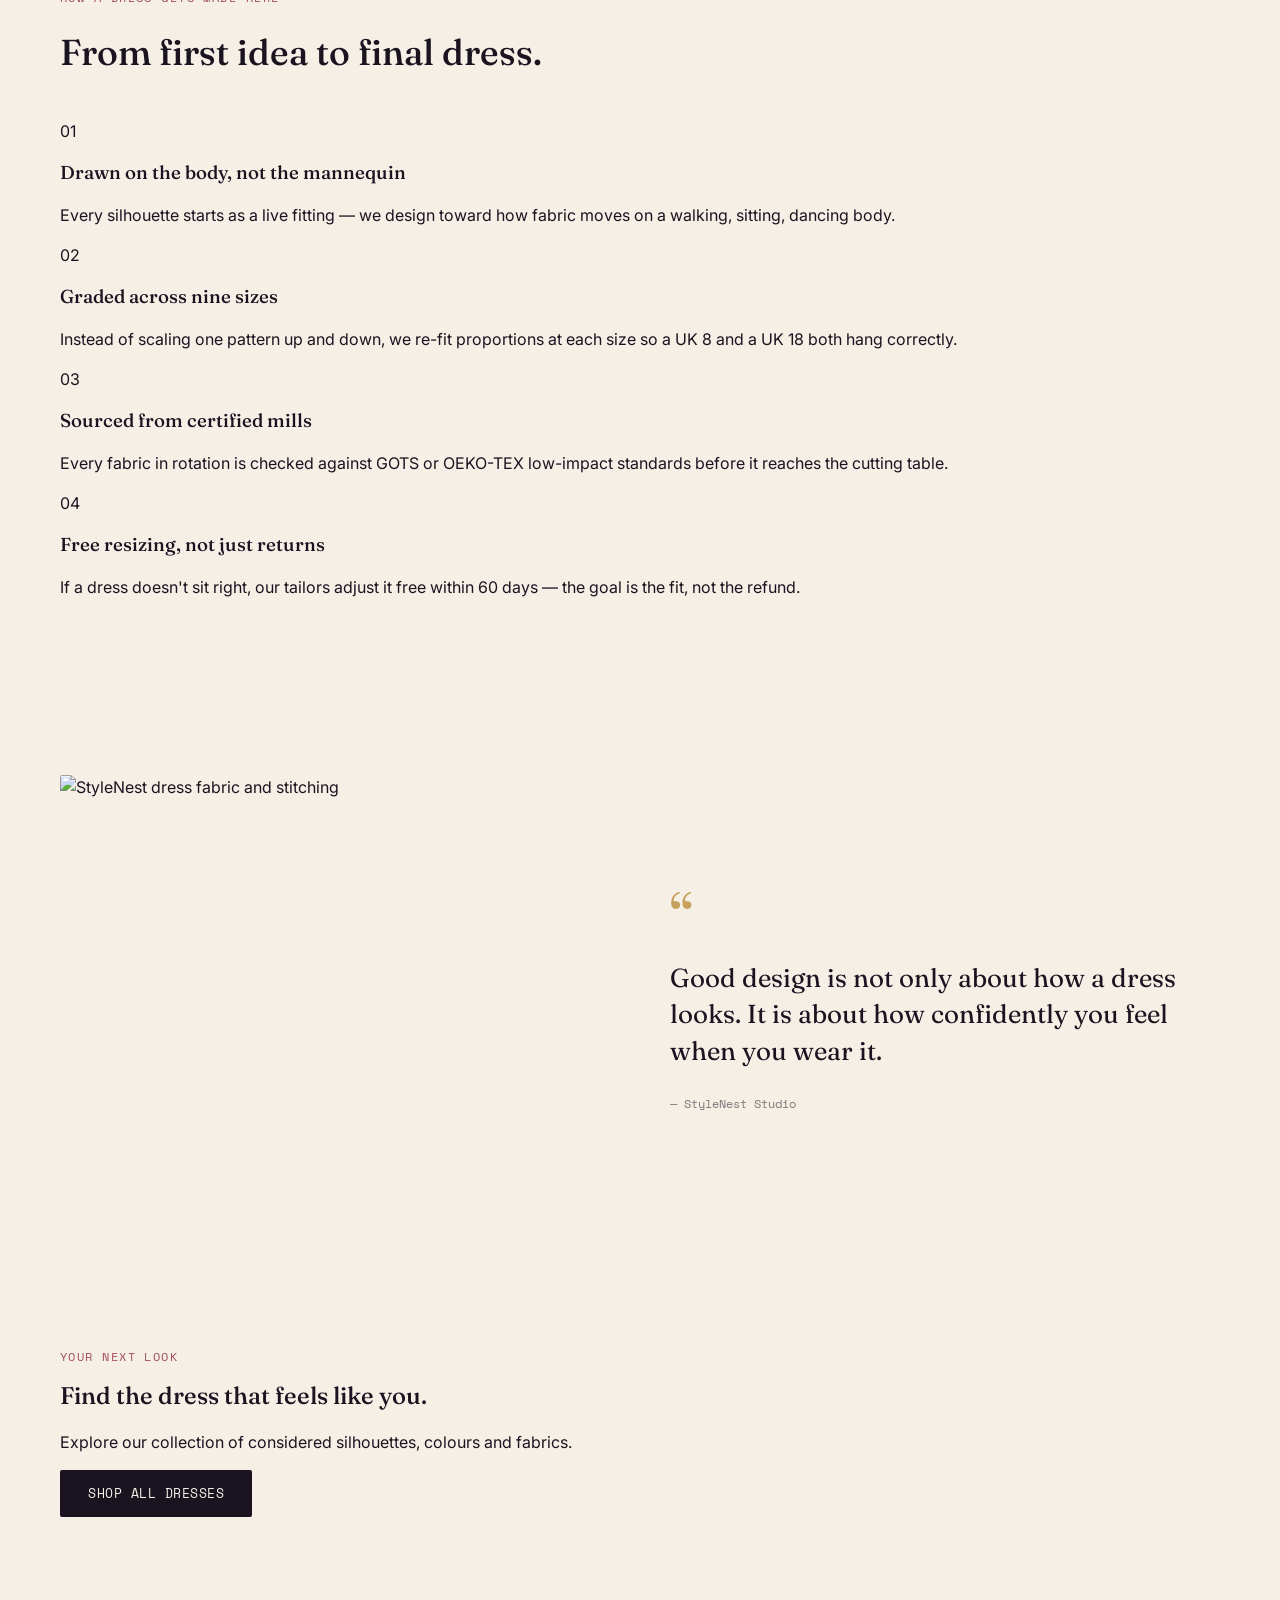
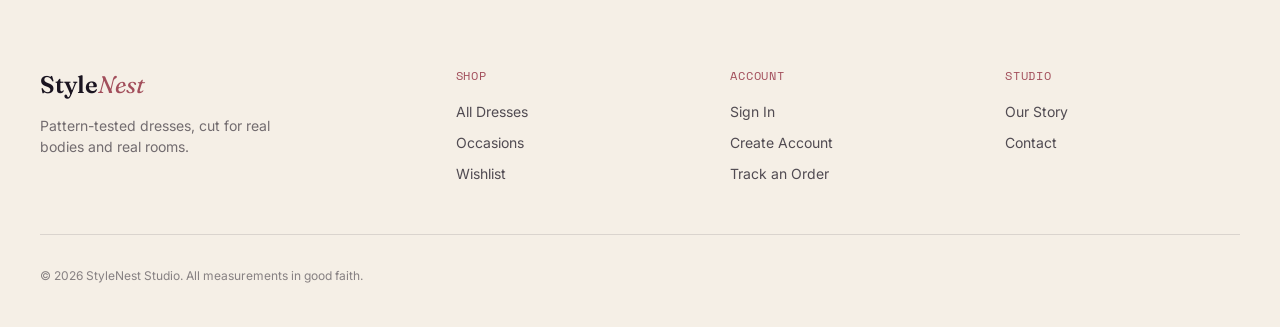
==== commit 071b357d: "Initial commit - StyleNest" ====
--- a/about.html
+++ b/about.html
@@ -4,7 +4,7 @@
 <head>
     <meta charset="UTF-8">
     <meta name="viewport" content="width=device-width, initial-scale=1.0">
-    <title>Our Fabric — StyleNest</title>
+    <title>Our Story — StyleNest</title>
     <link rel="preconnect" href="https://fonts.googleapis.com">
     <link
         href="https://fonts.googleapis.com/css2?family=Fraunces:ital,opsz,wght@0,9..144,300;0,9..144,500;0,9..144,600;1,9..144,400;1,9..144,500&family=Inter:wght@400;500;600&family=Space+Mono:wght@400;700&display=swap"
@@ -22,8 +22,7 @@
         <nav class="main-nav" id="mainNav">
             <a href="shop.html">Shop</a>
             <a href="categories.html">Occasions</a>
-            <a href="categories.html#new">New In</a>
-            <a href="about.html" class="active-link">Our Fabric</a>
+            <a href="about.html" class="active-link">Our Story</a>
             <a href="contact.html">Contact</a>
         </nav>
         <div class="header-icons">
@@ -56,42 +55,188 @@
 
     <!-- ===== About hero ===== -->
     <section class="about-hero">
+
         <div class="about-hero-copy">
-            <p class="eyebrow">Since 2019</p>
-            <h1>We pattern-test everything <em>on real bodies</em> before it's real stock.</h1>
-            <p class="about-lead">StyleNest started as a single pattern-cutting table in Chennai, built on one
-                frustration: dresses that looked perfect on the model and wrong on everyone else. We still work from
-                that table.</p>
-        </div>
-        <img src="https://images.unsplash.com/photo-1595777457583-95e059d581b8?q=80&w=1000&auto=format&fit=crop"
-            alt="Pattern cutter working at a fabric table">
+
+            <p class="eyebrow">THE STYLENEST STORY</p>
+
+            <h1>
+                Dresses designed around
+                <em>the way you move.</em>
+            </h1>
+
+            <p class="about-lead">
+                StyleNest creates thoughtfully designed dresses that
+                balance modern silhouettes, considered fabrics and
+                effortless comfort.
+            </p>
+
+            <a href="shop.html" class="btn btn-primary">
+                Explore the Collection
+            </a>
+
+        </div>
+
+        <div class="about-hero-image">
+
+            <img src="images/our.jpg" alt="Elegant StyleNest dress">
+
+        </div>
+
     </section>
 
     <!-- ===== Numbers strip ===== -->
-    <section class="about-numbers">
-        <div class="number-block">
-            <p class="number">9</p>
-            <p class="number-label">Body types every style is tested on</p>
-        </div>
-        <div class="number-block">
-            <p class="number">32</p>
-            <p class="number-label">Low-impact certified fabrics in rotation</p>
-        </div>
-        <div class="number-block">
-            <p class="number">60</p>
-            <p class="number-label">Days of free resizing on every order</p>
-        </div>
-        <div class="number-block">
-            <p class="number">6</p>
-            <p class="number-label">Years cutting from the same table</p>
-        </div>
+    <section class="about-values">
+
+        <div class="section-head">
+            <p class="eyebrow">WHAT WE BELIEVE</p>
+
+            <h2>
+                Thoughtful design,
+                from first sketch to final stitch.
+            </h2>
+        </div>
+
+
+        <div class="values-grid">
+
+            <div class="value-card">
+
+                <span>01</span>
+
+                <h3>Fit First</h3>
+
+                <p>
+                    Every silhouette begins with movement,
+                    proportion and the way a dress feels
+                    when it is actually worn.
+                </p>
+
+            </div>
+
+
+            <div class="value-card">
+
+                <span>02</span>
+
+                <h3>Considered Fabric</h3>
+
+                <p>
+                    We think about texture, weight, drape
+                    and comfort before choosing the fabric
+                    for a design.
+                </p>
+
+            </div>
+
+
+            <div class="value-card">
+
+                <span>03</span>
+
+                <h3>Timeless Form</h3>
+
+                <p>
+                    We create modern silhouettes that feel
+                    relevant today and remain wearable
+                    beyond a single trend.
+                </p>
+
+            </div>
+
+        </div>
+
+    </section>
+
+    <section class="fabric-story">
+
+        <div class="section-head">
+
+            <p class="eyebrow">
+                FABRIC & MATERIALS
+            </p>
+
+            <h2>
+                The right fabric
+                changes everything.
+            </h2>
+
+            <p>
+                Fabric determines how a dress moves, falls
+                and feels. We choose materials based on
+                texture, weight, comfort and drape.
+            </p>
+
+        </div>
+
+
+        <div class="fabric-grid">
+
+            <div class="fabric-card">
+
+                <div class="fabric-number">01</div>
+
+                <h3>Satin</h3>
+
+                <p>
+                    Smooth texture with an elegant,
+                    fluid finish.
+                </p>
+
+            </div>
+
+
+            <div class="fabric-card">
+
+                <div class="fabric-number">02</div>
+
+                <h3>Linen</h3>
+
+                <p>
+                    Lightweight and naturally relaxed
+                    for effortless everyday dressing.
+                </p>
+
+            </div>
+
+
+            <div class="fabric-card">
+
+                <div class="fabric-number">03</div>
+
+                <h3>Chiffon</h3>
+
+                <p>
+                    Lightweight movement for
+                    soft occasion dressing.
+                </p>
+
+            </div>
+
+
+            <div class="fabric-card">
+
+                <div class="fabric-number">04</div>
+
+                <h3>Cotton</h3>
+
+                <p>
+                    Soft, versatile and designed
+                    for everyday comfort.
+                </p>
+
+            </div>
+
+        </div>
+
     </section>
 
     <!-- ===== Process ===== -->
     <section class="about-process">
         <div class="section-head">
             <p class="eyebrow">How a Dress Gets Made Here</p>
-            <h2>From sketch to your wardrobe.</h2>
+            <h2>From first idea
+                to final dress.</h2>
         </div>
 
         <div class="process-grid">
@@ -122,22 +267,50 @@
         </div>
     </section>
 
-    <!-- ===== Quote ===== -->
     <section class="editorial">
+
         <img src="https://images.unsplash.com/photo-1515372039744-b8f02a3ae446?q=80&w=1200&auto=format&fit=crop"
-            alt="Close up of dress fabric and stitching detail">
+            alt="StyleNest dress fabric and stitching">
+
         <div class="editorial-copy">
+
             <p class="quote-mark">“</p>
-            <p class="quote">Fast fashion asks how quickly we can copy a trend. We ask how long a dress can stay in
-                someone's rotation before it falls apart — that's a different design brief entirely.</p>
-            <p class="quote-attr">— Priya Raman, Head Pattern Cutter</p>
-        </div>
+
+            <p class="quote">
+                Good design is not only about how a dress
+                looks. It is about how confidently you feel
+                when you wear it.
+            </p>
+
+            <p class="quote-attr">
+                — StyleNest Studio
+            </p>
+
+        </div>
+
     </section>
 
     <!-- ===== CTA ===== -->
     <section class="about-cta">
-        <h2>See the fit for yourself.</h2>
-        <a href="shop.html" class="btn btn-primary">Shop the Edit</a>
+
+        <p class="eyebrow">
+            YOUR NEXT LOOK
+        </p>
+
+        <h2>
+            Find the dress
+            that feels like you.
+        </h2>
+
+        <p>
+            Explore our collection of considered
+            silhouettes, colours and fabrics.
+        </p>
+
+        <a href="shop.html" class="btn btn-primary">
+            Shop All Dresses
+        </a>
+
     </section>
 
     <footer class="site-footer">
@@ -160,7 +333,7 @@
             </div>
             <div class="footer-col">
                 <h3>Studio</h3>
-                <a href="about.html">Our Fabric</a>
+                <a href="about.html" class="active-link">Our Story</a>
                 <a href="contact.html">Contact</a>
             </div>
         </div>
--- a/css/style.css
+++ b/css/style.css
@@ -641,6 +641,7 @@
     position: absolute;
     top: 12px;
     left: 12px;
+    z-index: 2;
     background: var(--ink);
     color: var(--ivory);
     font-family: var(--font-mono);
@@ -658,6 +659,7 @@
     position: absolute;
     top: 10px;
     right: 10px;
+    z-index: 2;
     width: 32px;
     height: 32px;
     background: rgba(245, 239, 230, 0.9);
@@ -686,6 +688,7 @@
     left: 10px;
     right: 10px;
     bottom: 10px;
+    z-index: 2;
     background: var(--ink);
     color: var(--ivory);
     font-family: var(--font-mono);
@@ -1406,4 +1409,4 @@
 .tab.active {
     background: #111;
     color: #fff;
-}+}
